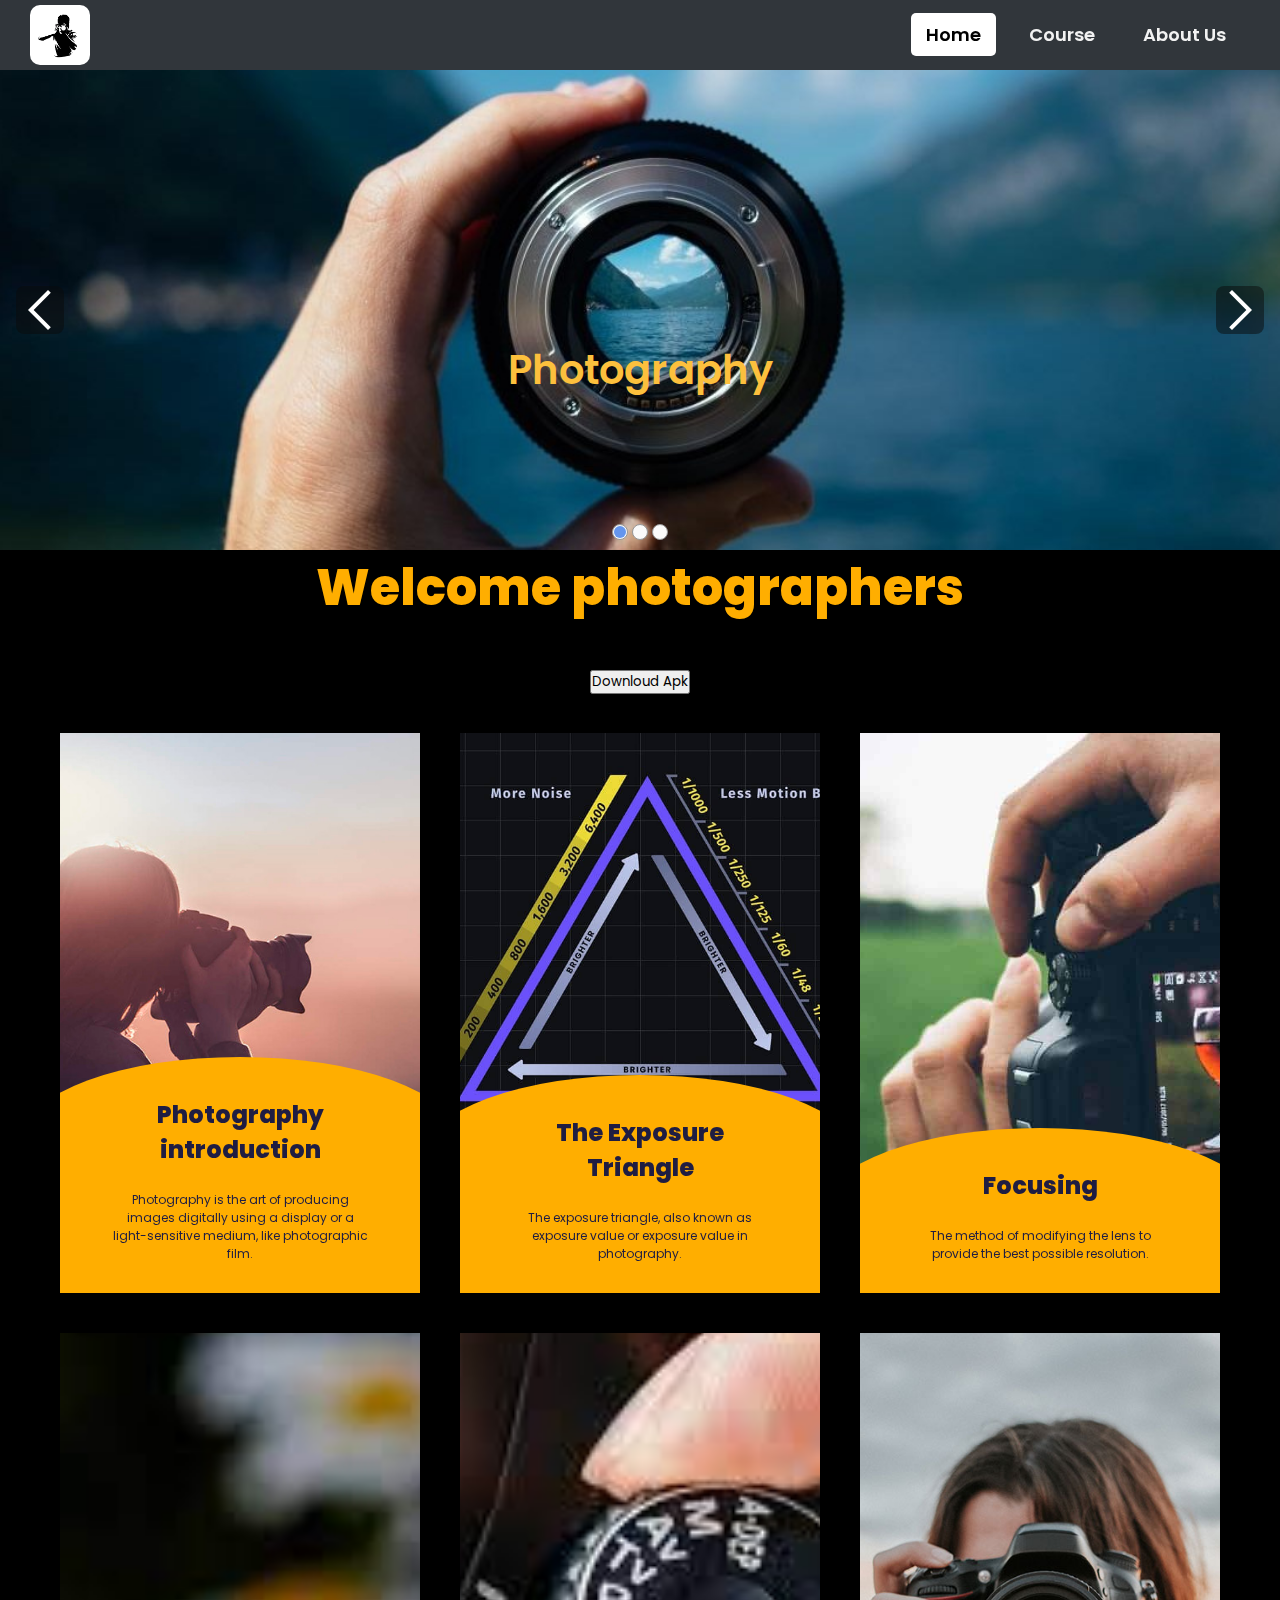
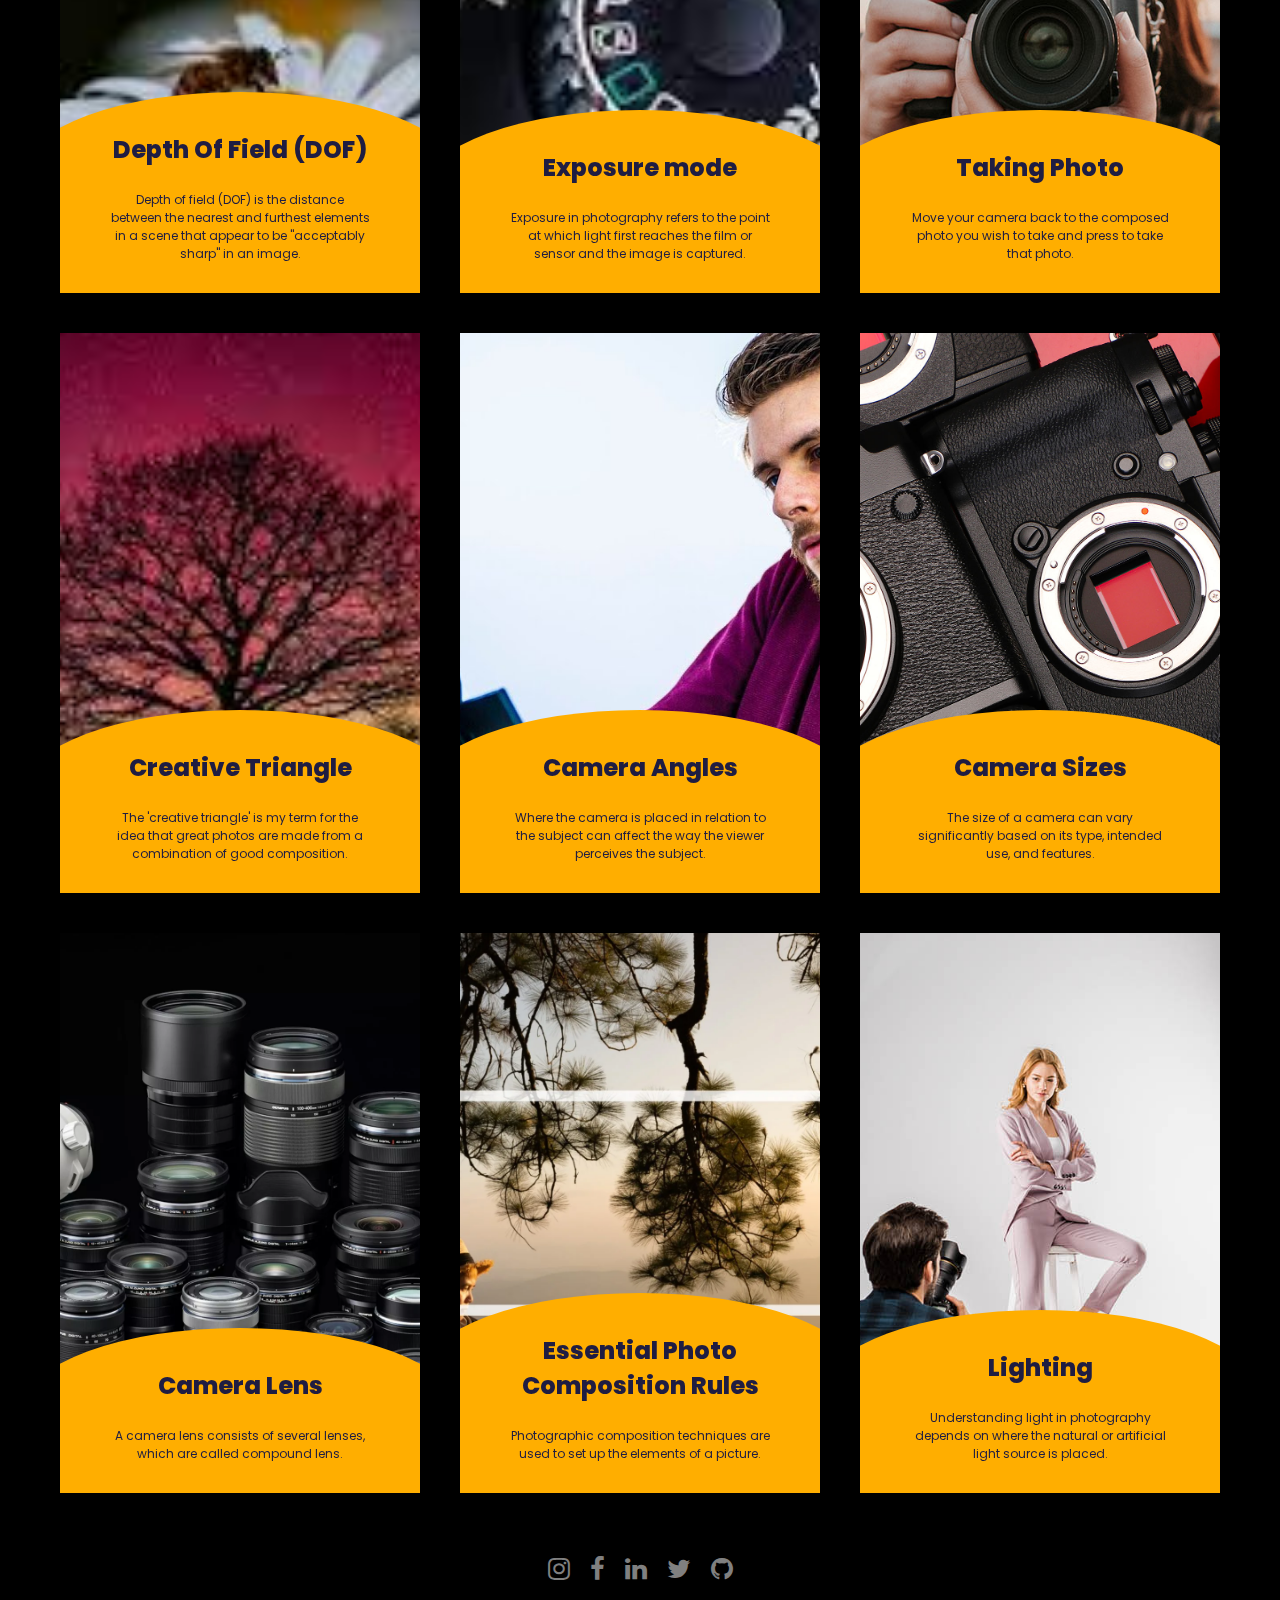
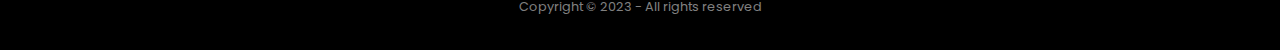
==== index.html @ a8723ae4 "Update index.html" ====
<!DOCTYPE html>
<html lang="en">
  <head>
    <meta charset="UTF-8" />
    <meta http-equiv="X-UA-Compatible" content="IE=edge" />
    <meta name="viewport" content="width=device-width, initial-scale=1.0" />
    <title>photographyhandbook</title>
    <link
      rel="stylesheet"
      href="https://cdnjs.cloudflare.com/ajax/libs/font-awesome/5.15.3/css/all.min.css"
    />
    <link
      rel="stylesheet"
      href="https://maxcdn.bootstrapcdn.com/font-awesome/4.5.0/css/font-awesome.min.css"
    />
    <link rel="stylesheet" href="./css/style.css" />
    <link rel="stylesheet" href="./css/carousel.css" />
    <link rel="stylesheet" href="./css/styleCard.css" />
    <link rel="shortcut icon" href="images1/appfav.ico"/>
  </head>
  <body>
    <!-- partial:index.partial.html photographyhandbook -->
    <nav>
      <div class="wrapper">
        <a href="./index.html">
          <div class="logo">
            <img src="./images/logo.png" alt="" />
          </div>
        </a>
        <input type="radio" name="slider" id="menu-btn" />
        <input type="radio" name="slider" id="close-btn" />
        <ul class="nav-links">
          <label for="close-btn" class="btn close-btn"
            ><i class="fas fa-times"></i
          ></label>
          <li class="active"><a href="./index.html">Home</a></li>
          <li><a href="./course.html">Course</a></li>
          <li><a href="./aboutus.html">About Us</a></li>
        </ul>
        <label for="menu-btn" class="btn menu-btn"
          ><i class="fas fa-bars"></i
        ></label>
      </div>
    </nav>

    <div class="carousel">
      <input
        type="radio"
        id="carousel-css-slide-1"
        name="carousel-css"
        value="slide-1"
        checked
      />
      <input
        type="radio"
        id="carousel-css-slide-2"
        name="carousel-css"
        value="slide-2"
      />
      <input
        type="radio"
        id="carousel-css-slide-3"
        name="carousel-css"
        value="slide-3"
      />

      <label for="carousel-css-slide-1" data-value="slide-1"></label>
      <label for="carousel-css-slide-2" data-value="slide-2"></label>
      <label for="carousel-css-slide-3" data-value="slide-3"></label>

      <div class="carousel-wrapper">
        <div class="carousel-slide">Photography</div>
        <div class="carousel-slide">Photography</div>
        <div class="carousel-slide">Photography</div>
      </div>
    </div>

    <h1>Welcome photographers</h1>
    <p class="text-center">
      You can get complete knowledge about photography here
    </p>
    <br>
<button>Downloud Apk</button>
    <br>
    <div class="row">
      <div class="card-hover">
        <div class="card-hover__content">
          <h3 class="card-hover__title">
            Photography <span>introduction</span>
          </h3>
          <p class="card-hover__text">
            Photography is the art of producing images digitally using a display
            or a light-sensitive medium, like photographic film.
          </p>
          <a href="./photography_intro.html" class="card-hover__link">
            <span>Learn How</span>
            <svg
              fill="none"
              viewBox="0 0 24 24"
              stroke-width="1.5"
              stroke="currentColor"
            >
              <path
                stroke-linecap="round"
                stroke-linejoin="round"
                d="M13.5 4.5L21 12m0 0l-7.5 7.5M21 12H3"
              />
            </svg>
          </a>
        </div>

        <img src="./img2/photographyintoduction.jpg" alt="" />
      </div>
      <div class="card-hover">
        <div class="card-hover__content">
          <h3 class="card-hover__title">The Exposure <span>Triangle</span></h3>
          <p class="card-hover__text">
            The exposure triangle, also known as exposure value or exposure
            value in photography.
          </p>
          <a href="./the_exposure_triangle.html" class="card-hover__link">
            <span>Learn How</span>
            <svg
              fill="none"
              viewBox="0 0 24 24"
              stroke-width="1.5"
              stroke="currentColor"
            >
              <path
                stroke-linecap="round"
                stroke-linejoin="round"
                d="M13.5 4.5L21 12m0 0l-7.5 7.5M21 12H3"
              />
            </svg>
          </a>
        </div>

        <img src="./img2/TheExposureTriangle.jpg" alt="" />
      </div>

      <div class="card-hover">
        <div class="card-hover__content">
          <h3 class="card-hover__title">Focusing</h3>
          <p class="card-hover__text">
            The method of modifying the lens to provide the best possible
            resolution.
          </p>
          <a href="./focusing.html" class="card-hover__link">
            <span>Learn How</span>
            <svg
              fill="none"
              viewBox="0 0 24 24"
              stroke-width="1.5"
              stroke="currentColor"
            >
              <path
                stroke-linecap="round"
                stroke-linejoin="round"
                d="M13.5 4.5L21 12m0 0l-7.5 7.5M21 12H3"
              />
            </svg>
          </a>
        </div>

        <img src="./img2/Focusing.jpg" alt="alt" />
      </div>
    </div>
    <!-- partial -->
    <div class="row">
      <div class="card-hover">
        <div class="card-hover__content">
          <h3 class="card-hover__title">Depth Of Field <span>(DOF)</span></h3>
          <p class="card-hover__text">
            Depth of field (DOF) is the distance between the nearest and
            furthest elements in a scene that appear to be "acceptably sharp" in
            an image.
          </p>
          <a href="./dof.html" class="card-hover__link">
            <span>Learn How</span>
            <svg
              fill="none"
              viewBox="0 0 24 24"
              stroke-width="1.5"
              stroke="currentColor"
            >
              <path
                stroke-linecap="round"
                stroke-linejoin="round"
                d="M13.5 4.5L21 12m0 0l-7.5 7.5M21 12H3"
              />
            </svg>
          </a>
        </div>

        <img src="./img2/DepthOfField.jpeg" alt="" />
      </div>
      <div class="card-hover">
        <div class="card-hover__content">
          <h3 class="card-hover__title">Exposure <span>mode</span></h3>
          <p class="card-hover__text">
            Exposure in photography refers to the point at which light first
            reaches the film or sensor and the image is captured.
          </p>
          <a href="./exposure_mode.html" class="card-hover__link">
            <span>Learn How</span>
            <svg
              fill="none"
              viewBox="0 0 24 24"
              stroke-width="1.5"
              stroke="currentColor"
            >
              <path
                stroke-linecap="round"
                stroke-linejoin="round"
                d="M13.5 4.5L21 12m0 0l-7.5 7.5M21 12H3"
              />
            </svg>
          </a>
        </div>

        <img src="./img2/Exposuremode.jpeg" alt="" />
      </div>

      <div class="card-hover">
        <div class="card-hover__content">
          <h3 class="card-hover__title">Taking <span> Photo</span></h3>
          <p class="card-hover__text">
            Move your camera back to the composed photo you wish to take and
            press to take that photo.
          </p>
          <a href="./taking_photo.html" class="card-hover__link">
            <span>Learn How</span>
            <svg
              fill="none"
              viewBox="0 0 24 24"
              stroke-width="1.5"
              stroke="currentColor"
            >
              <path
                stroke-linecap="round"
                stroke-linejoin="round"
                d="M13.5 4.5L21 12m0 0l-7.5 7.5M21 12H3"
              />
            </svg>
          </a>
        </div>

        <img src="./img2/TakingPhoto.jpg" alt="alt" />
      </div>
    </div>

    <div class="row">
      <div class="card-hover">
        <div class="card-hover__content">
          <h3 class="card-hover__title">Creative <span> Triangle</span></h3>
          <p class="card-hover__text">
            The 'creative triangle' is my term for the idea that great photos
            are made from a combination of good composition.
          </p>
          <a href="./creative_triangle.html" class="card-hover__link">
            <span>Learn How</span>
            <svg
              fill="none"
              viewBox="0 0 24 24"
              stroke-width="1.5"
              stroke="currentColor"
            >
              <path
                stroke-linecap="round"
                stroke-linejoin="round"
                d="M13.5 4.5L21 12m0 0l-7.5 7.5M21 12H3"
              />
            </svg>
          </a>
        </div>

        <img src="./img2/CreativeTriangle.jpeg" alt="" />
      </div>
      <div class="card-hover">
        <div class="card-hover__content">
          <h3 class="card-hover__title">Camera<span> Angles</span></h3>
          <p class="card-hover__text">
            Where the camera is placed in relation to the subject can affect the
            way the viewer perceives the subject.
          </p>
          <a href="./camera_angles.html" class="card-hover__link">
            <span>Learn How</span>
            <svg
              fill="none"
              viewBox="0 0 24 24"
              stroke-width="1.5"
              stroke="currentColor"
            >
              <path
                stroke-linecap="round"
                stroke-linejoin="round"
                d="M13.5 4.5L21 12m0 0l-7.5 7.5M21 12H3"
              />
            </svg>
          </a>
        </div>

        <img src="./img2/CameraAngles.jpg" alt="" />
      </div>

      <div class="card-hover">
        <div class="card-hover__content">
          <h3 class="card-hover__title">Camera <span>Sizes</span></h3>
          <p class="card-hover__text">
            The size of a camera can vary significantly based on its type,
            intended use, and features.
          </p>
          <a href="./camera_sizes.html" class="card-hover__link">
            <span>Learn How</span>
            <svg
              fill="none"
              viewBox="0 0 24 24"
              stroke-width="1.5"
              stroke="currentColor"
            >
              <path
                stroke-linecap="round"
                stroke-linejoin="round"
                d="M13.5 4.5L21 12m0 0l-7.5 7.5M21 12H3"
              />
            </svg>
          </a>
        </div>

        <img src="./img2/CameraSizes.jpeg" alt="alt" />
      </div>
    </div>

    <div class="row">
      <div class="card-hover">
        <div class="card-hover__content">
          <h3 class="card-hover__title">Camera <span>Lens</span></h3>
          <p class="card-hover__text">
            A camera lens consists of several lenses, which are called compound
            lens.
          </p>
          <a href="./camera_lens.html" class="card-hover__link">
            <span>Learn How</span>
            <svg
              fill="none"
              viewBox="0 0 24 24"
              stroke-width="1.5"
              stroke="currentColor"
            >
              <path
                stroke-linecap="round"
                stroke-linejoin="round"
                d="M13.5 4.5L21 12m0 0l-7.5 7.5M21 12H3"
              />
            </svg>
          </a>
        </div>

        <img src="./img2/CameraLens.webp" alt="" />
      </div>
      <div class="card-hover">
        <div class="card-hover__content">
          <h3 class="card-hover__title">
            Essential <span> Photo Composition</span> Rules
          </h3>
          <p class="card-hover__text">
            Photographic composition techniques are used to set up the elements
            of a picture.
          </p>
          <a href="./photography_rules.html" class="card-hover__link">
            <span>Learn How</span>
            <svg
              fill="none"
              viewBox="0 0 24 24"
              stroke-width="1.5"
              stroke="currentColor"
            >
              <path
                stroke-linecap="round"
                stroke-linejoin="round"
                d="M13.5 4.5L21 12m0 0l-7.5 7.5M21 12H3"
              />
            </svg>
          </a>
        </div>

        <img src="./img2/EssentialPhotoCompositionRules!.webp" alt="" />
      </div>

      <div class="card-hover">
        <div class="card-hover__content">
          <h3 class="card-hover__title">Lighting</h3>
          <p class="card-hover__text">
            Understanding light in photography depends on where the natural or
            artificial light source is placed.
          </p>
          <a href="./lighting.html" class="card-hover__link">
            <span>Learn How</span>
            <svg
              fill="none"
              viewBox="0 0 24 24"
              stroke-width="1.5"
              stroke="currentColor"
            >
              <path
                stroke-linecap="round"
                stroke-linejoin="round"
                d="M13.5 4.5L21 12m0 0l-7.5 7.5M21 12H3"
              />
            </svg>
          </a>
        </div>

        <img src="./img2/Lighting.jpg" alt="alt" />
      </div>
    </div>

    <footer>
      <div class="footer">
        <div class="row">
          <a target="_blank" href="https://instagram.com/dissanayakabanuka?igshid=OGY3MTU3OGY1Mw==">
            <i class="fa fa-instagram"></i>
          </a>
          <a target="_blank" href="https://m.facebook.com/profile.php?id=100077120863384">
            <i class="fa fa-facebook"></i>
          </a>
          <a target="_blank" href="https://www.linkedin.com/mwlite/in/banuka-dissanayaka-a28b59255">
            <i class="fa fa-linkedin"></i>
          </a>
          <a target="_blank" href="https://twitter.com/banukadissanay1">
            <i class="fa fa-twitter"></i>
          </a>
          <a target="_blank" href="https://github.com/Banuk2001">
            <i class="fa fa-github"></i>
          </a>
        </div>

        <div class="row">
          Copyright © 2023 - All rights reserved
        </div>
      </div>
    </footer>

    <script>
      /* // Function to simulate a click event on a radio button
      function simulateRadioClick(value) {
        const radioInput = document.querySelector(
          `input[name="carousel-css"][value="${value}"]`
        );
        radioInput.checked = true;
        const event = new Event("change", { bubbles: true });
        radioInput.dispatchEvent(event);
      }

      // Function to auto change the radio buttons with a delay
      function autoChangeCarousel() {
        let currentIndex = 1;
        const totalSlides = 20; // Change this to the total number of slides

        const interval = setInterval(() => {
          if (currentIndex === totalSlides) {
            clearInterval(interval);
            return;
          }

          simulateRadioClick(`slide-${currentIndex}`);
          currentIndex++;
        }, 1500); // Change the delay (in milliseconds) between transitions
      }

      // Call the autoChangeCarousel function to start the automatic carousel
      autoChangeCarousel(); */
      function autoCarousel() {
        const radioButtons = document.querySelectorAll(
          'input[name="carousel-css"]'
        );
        let currentIndex = 0;

        setInterval(() => {
          // Uncheck the current radio button
          radioButtons[currentIndex].checked = false;

          // Calculate the next index, looping back to the start if needed
          currentIndex = (currentIndex + 1) % radioButtons.length;

          // Check the next radio button
          radioButtons[currentIndex].checked = true;
        }, 2500); // Change slides every 3 seconds (adjust as needed)
      }

      // Start the auto carousel when the page loads
      window.addEventListener("load", autoCarousel);
    </script>
  </body>
</html>
---- css/style.css ----
@import url("https://fonts.googleapis.com/css2?family=Poppins:wght@200;300;400;500;600;700&display=swap");
* {
  margin: 0;
  padding: 0;
  box-sizing: border-box;
  font-family: "Poppins", sans-serif;
}
html,
body {
  display: flex;
  flex-direction: column;
  justify-content: center;
  align-items: center;
  width: 100%;
  height: auto;
  overflow-x: hidden;
}
nav {
  position: fixed;
  z-index: 99;
  width: 100%;
  top: 0;
  background: #31363b;
}
nav .wrapper {
  position: relative;
  max-width: 1300px;
  padding: 0px 30px;
  height: 70px;
  line-height: 70px;
  margin: auto;
  display: flex;
  align-items: center;
  justify-content: space-between;
}
.wrapper .logo {
  display: flex;
  flex-direction: column;
  justify-content: center;
  align-items: center;
}
.wrapper .logo img {
  width: 60px;
  height: 60px;
  border-radius: 10px;
  background: #fff;
  font-size: 30px;
  font-weight: 600;
  text-decoration: none;
}
.wrapper .nav-links {
  display: inline-flex;
}
.nav-links li {
  list-style: none;
}
.nav-links li a {
  color: #f2f2f2;
  text-decoration: none;
  margin: 9px;
  font-size: 18px;
  font-weight: 600;
  padding: 9px 15px;
  border-radius: 5px;
  transition: all 0.3s ease;
}
.nav-links li a:hover {
  background: #ffffff;
  color: #000;
}
.nav-links li.active a {
  background: #ffffff;
  color: #000;
}
.nav-links .mobile-item {
  display: none;
}
.nav-links .drop-menu {
  position: absolute;
  background: #242526;
  width: 180px;
  line-height: 45px;
  top: 85px;
  opacity: 0;
  visibility: hidden;
  box-shadow: 0 6px 10px rgba(0, 0, 0, 0.15);
}
.nav-links li:hover .drop-menu,
.nav-links li:hover .mega-box {
  transition: all 0.3s ease;
  top: 70px;
  opacity: 1;
  visibility: visible;
}
.drop-menu li a {
  width: 100%;
  display: block;
  padding: 0 0 0 15px;
  font-weight: 400;
  border-radius: 0px;
}
.mega-box {
  position: absolute;
  left: 0;
  width: 100%;
  padding: 0 30px;
  top: 85px;
  opacity: 0;
  visibility: hidden;
}
.mega-box .content {
  background: #242526;
  padding: 25px 20px;
  display: flex;
  width: 100%;
  justify-content: space-between;
  box-shadow: 0 6px 10px rgba(0, 0, 0, 0.15);
}
.mega-box .content .row {
  width: calc(25% - 30px);
  line-height: 45px;
}
.content .row img {
  width: 100%;
  height: 100%;
  object-fit: cover;
}
.content .row header {
  color: #f2f2f2;
  font-size: 20px;
  font-weight: 500;
}
.content .row .mega-links {
  margin-left: -40px;
  border-left: 1px solid rgba(255, 255, 255, 0.09);
}
.row .mega-links li {
  padding: 0 20px;
}
.row .mega-links li a {
  padding: 0px;
  padding: 0 20px;
  color: #d9d9d9;
  font-size: 17px;
  display: block;
}
.row .mega-links li a:hover {
  color: #f2f2f2;
}
.wrapper .btn {
  color: #fff;
  font-size: 20px;
  cursor: pointer;
  display: none;
}
.wrapper .btn.close-btn {
  position: absolute;
  right: 30px;
  top: 10px;
}

@media screen and (max-width: 970px) {
  .wrapper .btn {
    display: block;
  }
  .wrapper .nav-links {
    position: fixed;
    height: 100vh;
    width: 100%;
    max-width: 350px;
    top: 0;
    left: -100%;
    background: #242526;
    display: block;
    padding: 50px 10px;
    line-height: 50px;
    overflow-y: auto;
    box-shadow: 0px 15px 15px rgba(0, 0, 0, 0.18);
    transition: all 0.3s ease;
  }
  /* custom scroll bar */
  ::-webkit-scrollbar {
    width: 10px;
  }
  ::-webkit-scrollbar-track {
    background: #242526;
  }
  ::-webkit-scrollbar-thumb {
    background: #3a3b3c;
  }
  #menu-btn:checked ~ .nav-links {
    left: 0%;
  }
  #menu-btn:checked ~ .btn.menu-btn {
    display: none;
  }
  #close-btn:checked ~ .btn.menu-btn {
    display: block;
  }
  .nav-links li {
    margin: 15px 10px;
  }
  .nav-links li a {
    padding: 0 20px;
    display: block;
    font-size: 20px;
  }
  .nav-links .drop-menu {
    position: static;
    opacity: 1;
    top: 65px;
    visibility: visible;
    padding-left: 20px;
    width: 100%;
    max-height: 0px;
    overflow: hidden;
    box-shadow: none;
    transition: all 0.3s ease;
  }
  #showDrop:checked ~ .drop-menu,
  #showMega:checked ~ .mega-box {
    max-height: 100%;
  }
  .nav-links .desktop-item {
    display: none;
  }
  .nav-links .mobile-item {
    display: block;
    color: #f2f2f2;
    font-size: 20px;
    font-weight: 500;
    padding-left: 20px;
    cursor: pointer;
    border-radius: 5px;
    transition: all 0.3s ease;
  }
  .nav-links .mobile-item:hover {
    background: #3a3b3c;
  }
  .drop-menu li {
    margin: 0;
  }
  .drop-menu li a {
    border-radius: 5px;
    font-size: 18px;
  }
  .mega-box {
    position: static;
    top: 65px;
    opacity: 1;
    visibility: visible;
    padding: 0 20px;
    max-height: 0px;
    overflow: hidden;
    transition: all 0.3s ease;
  }
  .mega-box .content {
    box-shadow: none;
    flex-direction: column;
    padding: 20px 20px 0 20px;
  }
  .mega-box .content .row {
    width: 100%;
    margin-bottom: 15px;
    border-top: 1px solid rgba(255, 255, 255, 0.08);
  }
  .mega-box .content .row:nth-child(1),
  .mega-box .content .row:nth-child(2) {
    border-top: 0px;
  }
  .content .row .mega-links {
    border-left: 0px;
    padding-left: 15px;
  }
  .row .mega-links li {
    margin: 0;
  }
  .content .row header {
    font-size: 19px;
  }
}
nav input {
  display: none;
}

.body-text {
  position: absolute;
  top: 50%;
  left: 50%;
  transform: translate(-50%, -50%);
  width: 100%;
  text-align: center;
  padding: 0 30px;
}
.body-text div {
  font-size: 45px;
  font-weight: 600;
}
h1 {
  font-size: 50px;
  color: #ffae00;
}

.footer {
  background: #000;
  padding: 30px 0px;
  font-family: "Play", sans-serif;
  text-align: center;
}

.footer .row {
  width: 100%;
  margin: 1% 0%;
  padding: 0.6% 0%;
  color: gray;
  font-size: 0.8em;
}

.footer .row a {
  text-decoration: none;
  color: gray;
  transition: 0.5s;
  padding: 10px;
}

.footer .row a:hover {
  color: #fff;
}

.footer .row ul {
  width: 100%;
}

.footer .row ul li {
  display: inline-block;
  margin: 0px 30px;
}

.footer .row a i {
  font-size: 2em;
  margin: 0% 1%;
}

@media (max-width: 720px) {
  .footer {
    text-align: left;
    padding: 5%;
  }
  .footer .row ul li {
    display: block;
    margin: 10px 0px;
    text-align: left;
  }
  .footer .row a i {
    margin: 0% 3%;
  }
}
---- css/carousel.css ----
.carousel {
  margin-top: 70px;
  position: relative;
  display: flex;
  justify-content: center;
  align-items: center;
  width: 80rem;
  height: 30rem;
}

.carousel-slide:nth-child(1) {
  background-image: url("https://banuk2001.github.io/photographyhandbook/images1/camera_lense_0.jpeg");
  height: 600px;
  background-position: center;
  background-repeat: no-repeat;
  background-size: cover;
}

.carousel-slide:nth-child(2) {
  background-image: url("https://banuk2001.github.io/photographyhandbook/images1/phot style.jpg");
  height: 600px;
  background-position: center;
  background-repeat: no-repeat;
  background-size: cover;
}

.carousel-slide:nth-child(3) {
  background-image: url("https://banuk2001.github.io/photographyhandbook/img2/caroser3.jpeg");
  height: 600px;
  background-position: center;
  background-repeat: no-repeat;
  background-size: cover;
}

.carousel {
  position: relative;
  display: flex;
  justify-content: center;
  align-items: end;
  min-height: 15rem;
  padding: 0.5rem;
}

.carousel * {
  margin: 0;
  padding: 0;
}

.carousel-wrapper {
  height: 100%;
  width: 100%;
  position: absolute;
  overflow: hidden;
  top: 0;
  left: 0;
}

.carousel-slide {
  display: none;
  justify-content: center;
  align-items: center;
  text-align: center;
  width: 100%;
  height: 100%;
  font-size: 40px;
  font-weight: 600;
  position: absolute;
  top: 0;
  left: 0;
  z-index: 0;
  color: #fcc03d;
  transform: translate(100%, 0);
  opacity: 0;
}

input[name="carousel-css"] {
  -webkit-appearance: none;
  appearance: none;
  margin: 0;

  border: 1px solid rgb(150, 150, 150);
  background-color: rgb(250, 250, 250);

  width: 1rem;
  height: 1rem;

  cursor: pointer;
  border-radius: 50%;

  display: inline-flex;
  justify-content: center;
  align-items: center;

  position: relative;
  z-index: 3;

  margin: 0.125rem;
}

input[name="carousel-css"]:checked {
  display: inline-flex;
}

input[name="carousel-css"]:checked::before {
  content: "";
  background-color: #6495ed;
  border-radius: 50%;
  width: calc(100% - 2px);
  height: calc(100% - 2px);
}

/* Hide unnecessary radio buttons */

input[name="carousel-css"][value="slide-20"]:checked
  ~ .carousel-wrapper
  .carousel-slide:nth-child(19),
input[name="carousel-css"][value="slide-19"]:checked
  ~ .carousel-wrapper
  .carousel-slide:nth-child(18),
input[name="carousel-css"][value="slide-18"]:checked
  ~ .carousel-wrapper
  .carousel-slide:nth-child(17),
input[name="carousel-css"][value="slide-17"]:checked
  ~ .carousel-wrapper
  .carousel-slide:nth-child(16),
input[name="carousel-css"][value="slide-16"]:checked
  ~ .carousel-wrapper
  .carousel-slide:nth-child(15),
input[name="carousel-css"][value="slide-15"]:checked
  ~ .carousel-wrapper
  .carousel-slide:nth-child(14),
input[name="carousel-css"][value="slide-14"]:checked
  ~ .carousel-wrapper
  .carousel-slide:nth-child(13),
input[name="carousel-css"][value="slide-13"]:checked
  ~ .carousel-wrapper
  .carousel-slide:nth-child(12),
input[name="carousel-css"][value="slide-12"]:checked
  ~ .carousel-wrapper
  .carousel-slide:nth-child(11),
input[name="carousel-css"][value="slide-11"]:checked
  ~ .carousel-wrapper
  .carousel-slide:nth-child(10),
input[name="carousel-css"][value="slide-10"]:checked
  ~ .carousel-wrapper
  .carousel-slide:nth-child(9),
input[name="carousel-css"][value="slide-9"]:checked
  ~ .carousel-wrapper
  .carousel-slide:nth-child(8),
input[name="carousel-css"][value="slide-8"]:checked
  ~ .carousel-wrapper
  .carousel-slide:nth-child(7),
input[name="carousel-css"][value="slide-7"]:checked
  ~ .carousel-wrapper
  .carousel-slide:nth-child(6),
input[name="carousel-css"][value="slide-6"]:checked
  ~ .carousel-wrapper
  .carousel-slide:nth-child(5),
input[name="carousel-css"][value="slide-5"]:checked
  ~ .carousel-wrapper
  .carousel-slide:nth-child(4),
input[name="carousel-css"][value="slide-4"]:checked
  ~ .carousel-wrapper
  .carousel-slide:nth-child(3),
input[name="carousel-css"][value="slide-3"]:checked
  ~ .carousel-wrapper
  .carousel-slide:nth-child(2),
input[name="carousel-css"][value="slide-2"]:checked
  ~ .carousel-wrapper
  .carousel-slide:nth-child(1),
input[name="carousel-css"][value="slide-1"]:checked
  ~ .carousel-wrapper
  .carousel-slide:last-of-type {
  display: flex;
  opacity: 1;
  transform: translate(-100%, 0);
  transition: 0.5s transform, 0.1s z-index 0.4s;
}

input[name="carousel-css"][value="slide-1"]:checked
  ~ .carousel-wrapper
  .carousel-slide:nth-child(2),
input[name="carousel-css"][value="slide-2"]:checked
  ~ .carousel-wrapper
  .carousel-slide:nth-child(3),
input[name="carousel-css"][value="slide-3"]:checked
  ~ .carousel-wrapper
  .carousel-slide:nth-child(4),
input[name="carousel-css"][value="slide-4"]:checked
  ~ .carousel-wrapper
  .carousel-slide:nth-child(5),
input[name="carousel-css"][value="slide-5"]:checked
  ~ .carousel-wrapper
  .carousel-slide:nth-child(6),
input[name="carousel-css"][value="slide-6"]:checked
  ~ .carousel-wrapper
  .carousel-slide:nth-child(7),
input[name="carousel-css"][value="slide-7"]:checked
  ~ .carousel-wrapper
  .carousel-slide:nth-child(8),
input[name="carousel-css"][value="slide-8"]:checked
  ~ .carousel-wrapper
  .carousel-slide:nth-child(9),
input[name="carousel-css"][value="slide-9"]:checked
  ~ .carousel-wrapper
  .carousel-slide:nth-child(10),
input[name="carousel-css"][value="slide-10"]:checked
  ~ .carousel-wrapper
  .carousel-slide:nth-child(11),
input[name="carousel-css"][value="slide-11"]:checked
  ~ .carousel-wrapper
  .carousel-slide:nth-child(12),
input[name="carousel-css"][value="slide-12"]:checked
  ~ .carousel-wrapper
  .carousel-slide:nth-child(13),
input[name="carousel-css"][value="slide-13"]:checked
  ~ .carousel-wrapper
  .carousel-slide:nth-child(14),
input[name="carousel-css"][value="slide-14"]:checked
  ~ .carousel-wrapper
  .carousel-slide:nth-child(15),
input[name="carousel-css"][value="slide-15"]:checked
  ~ .carousel-wrapper
  .carousel-slide:nth-child(16),
input[name="carousel-css"][value="slide-16"]:checked
  ~ .carousel-wrapper
  .carousel-slide:nth-child(17),
input[name="carousel-css"][value="slide-17"]:checked
  ~ .carousel-wrapper
  .carousel-slide:nth-child(18),
input[name="carousel-css"][value="slide-18"]:checked
  ~ .carousel-wrapper
  .carousel-slide:nth-child(19),
input[name="carousel-css"][value="slide-19"]:checked
  ~ .carousel-wrapper
  .carousel-slide:nth-child(20),
input[name="carousel-css"]:last-of-type:checked
  ~ .carousel-wrapper
  .carousel-slide:nth-child(1) {
  display: flex;
  opacity: 1;
  transform: translate(100%, 0);
  transition: 0.5s transform, 0.1s z-index 0.4s;
}

/* Actions from the radio buttons */

input[name="carousel-css"][value="slide-1"]:checked
  ~ .carousel-wrapper
  .carousel-slide:nth-child(1),
input[name="carousel-css"][value="slide-2"]:checked
  ~ .carousel-wrapper
  .carousel-slide:nth-child(2),
input[name="carousel-css"][value="slide-3"]:checked
  ~ .carousel-wrapper
  .carousel-slide:nth-child(3),
input[name="carousel-css"][value="slide-4"]:checked
  ~ .carousel-wrapper
  .carousel-slide:nth-child(4),
input[name="carousel-css"][value="slide-5"]:checked
  ~ .carousel-wrapper
  .carousel-slide:nth-child(5),
input[name="carousel-css"][value="slide-6"]:checked
  ~ .carousel-wrapper
  .carousel-slide:nth-child(6),
input[name="carousel-css"][value="slide-7"]:checked
  ~ .carousel-wrapper
  .carousel-slide:nth-child(7),
input[name="carousel-css"][value="slide-8"]:checked
  ~ .carousel-wrapper
  .carousel-slide:nth-child(8),
input[name="carousel-css"][value="slide-9"]:checked
  ~ .carousel-wrapper
  .carousel-slide:nth-child(9),
input[name="carousel-css"][value="slide-10"]:checked
  ~ .carousel-wrapper
  .carousel-slide:nth-child(10),
input[name="carousel-css"][value="slide-11"]:checked
  ~ .carousel-wrapper
  .carousel-slide:nth-child(11),
input[name="carousel-css"][value="slide-12"]:checked
  ~ .carousel-wrapper
  .carousel-slide:nth-child(12),
input[name="carousel-css"][value="slide-13"]:checked
  ~ .carousel-wrapper
  .carousel-slide:nth-child(13),
input[name="carousel-css"][value="slide-14"]:checked
  ~ .carousel-wrapper
  .carousel-slide:nth-child(14),
input[name="carousel-css"][value="slide-15"]:checked
  ~ .carousel-wrapper
  .carousel-slide:nth-child(15),
input[name="carousel-css"][value="slide-16"]:checked
  ~ .carousel-wrapper
  .carousel-slide:nth-child(16),
input[name="carousel-css"][value="slide-17"]:checked
  ~ .carousel-wrapper
  .carousel-slide:nth-child(17),
input[name="carousel-css"][value="slide-18"]:checked
  ~ .carousel-wrapper
  .carousel-slide:nth-child(18),
input[name="carousel-css"][value="slide-19"]:checked
  ~ .carousel-wrapper
  .carousel-slide:nth-child(19),
input[name="carousel-css"][value="slide-20"]:checked
  ~ .carousel-wrapper
  .carousel-slide:nth-child(20) {
  display: flex;
  transition: 0.5s transform;
  transform: translate(0, 0);
  opacity: 1;
  z-index: 2;
}

/* Next and prev buttons */

.carousel label[data-value|="slide"] {
  width: 0 !important;
  height: 0 !important;
}

.carousel label[data-value|="slide"]::before,
.carousel label[data-value|="slide"]::after {
  content: "";
  display: none;
  position: absolute;
  z-index: 3;

  width: 3rem;
  height: 3rem;

  background-color: rgba(10, 10, 10, 0.5);
  border-radius: 0.5rem;
  opacity: 1;

  cursor: pointer;

  top: 0;
  bottom: 0;
  margin: auto 0;

  background-image: url("[data-uri]");
}

.carousel label[data-value|="slide"]::after {
  transform: rotate(180deg);
}

.carousel label[data-value|="slide"]::before:hover,
.carousel label[data-value|="slide"]::before:after {
  background-color: rgba(10, 10, 10, 0.8);
}

input[name="carousel-css"][value="slide-1"]:checked
  ~ label[data-value|="slide"]:last-of-type::before,
input[name="carousel-css"][value="slide-2"]:checked
  ~ label[data-value="slide-1"]::before,
input[name="carousel-css"][value="slide-3"]:checked
  ~ label[data-value="slide-2"]::before,
input[name="carousel-css"][value="slide-4"]:checked
  ~ label[data-value="slide-3"]::before,
input[name="carousel-css"][value="slide-5"]:checked
  ~ label[data-value="slide-4"]::before,
input[name="carousel-css"][value="slide-6"]:checked
  ~ label[data-value="slide-5"]::before,
input[name="carousel-css"][value="slide-7"]:checked
  ~ label[data-value="slide-6"]::before,
input[name="carousel-css"][value="slide-8"]:checked
  ~ label[data-value="slide-7"]::before,
input[name="carousel-css"][value="slide-9"]:checked
  ~ label[data-value="slide-8"]::before,
input[name="carousel-css"][value="slide-10"]:checked
  ~ label[data-value="slide-9"]::before,
input[name="carousel-css"][value="slide-11"]:checked
  ~ label[data-value="slide-10"]::before,
input[name="carousel-css"][value="slide-12"]:checked
  ~ label[data-value="slide-11"]::before,
input[name="carousel-css"][value="slide-13"]:checked
  ~ label[data-value="slide-12"]::before,
input[name="carousel-css"][value="slide-14"]:checked
  ~ label[data-value="slide-13"]::before,
input[name="carousel-css"][value="slide-15"]:checked
  ~ label[data-value="slide-14"]::before,
input[name="carousel-css"][value="slide-16"]:checked
  ~ label[data-value="slide-15"]::before,
input[name="carousel-css"][value="slide-17"]:checked
  ~ label[data-value="slide-16"]::before,
input[name="carousel-css"][value="slide-18"]:checked
  ~ label[data-value="slide-17"]::before,
input[name="carousel-css"][value="slide-19"]:checked
  ~ label[data-value="slide-18"]::before,
input[name="carousel-css"][value="slide-20"]:checked
  ~ label[data-value="slide-19"]::before {
  display: inline-block;
  left: 1rem;
}

input[name="carousel-css"][value|="slide"]:last-of-type:checked
  ~ label[data-value="slide-1"]::after,
input[name="carousel-css"][value="slide-1"]:checked
  ~ label[data-value="slide-2"]::after,
input[name="carousel-css"][value="slide-2"]:checked
  ~ label[data-value="slide-3"]::after,
input[name="carousel-css"][value="slide-3"]:checked
  ~ label[data-value="slide-4"]::after,
input[name="carousel-css"][value="slide-4"]:checked
  ~ label[data-value="slide-5"]::after,
input[name="carousel-css"][value="slide-5"]:checked
  ~ label[data-value="slide-6"]::after,
input[name="carousel-css"][value="slide-6"]:checked
  ~ label[data-value="slide-7"]::after,
input[name="carousel-css"][value="slide-7"]:checked
  ~ label[data-value="slide-8"]::after,
input[name="carousel-css"][value="slide-8"]:checked
  ~ label[data-value="slide-9"]::after,
input[name="carousel-css"][value="slide-9"]:checked
  ~ label[data-value="slide-10"]::after,
input[name="carousel-css"][value="slide-10"]:checked
  ~ label[data-value="slide-11"]::after,
input[name="carousel-css"][value="slide-11"]:checked
  ~ label[data-value="slide-12"]::after,
input[name="carousel-css"][value="slide-12"]:checked
  ~ label[data-value="slide-13"]::after,
input[name="carousel-css"][value="slide-13"]:checked
  ~ label[data-value="slide-14"]::after,
input[name="carousel-css"][value="slide-14"]:checked
  ~ label[data-value="slide-15"]::after,
input[name="carousel-css"][value="slide-15"]:checked
  ~ label[data-value="slide-16"]::after,
input[name="carousel-css"][value="slide-16"]:checked
  ~ label[data-value="slide-17"]::after,
input[name="carousel-css"][value="slide-17"]:checked
  ~ label[data-value="slide-18"]::after,
input[name="carousel-css"][value="slide-18"]:checked
  ~ label[data-value="slide-19"]::after,
input[name="carousel-css"][value="slide-19"]:checked
  ~ label[data-value="slide-20"]::after {
  display: inline-block;
  right: 1rem;
}

/* Special functions for the carousel */

.carousel-no-bullets input[name="carousel-css"][value|="slide"] {
  display: none;
}

.carousel-non-selectable {
  -webkit-user-select: none;
  -moz-user-select: none;
  -ms-user-select: none;
  user-select: none;
}

@media only screen and (max-width: 1100px) {
  .carousel {
    width: 100%;
  }
}
---- css/styleCard.css ----
@import url("https://fonts.googleapis.com/css2?family=Fira+Sans:wght@300;400;600&display=swap");
html {
  box-sizing: border-box;
  font-size: 100%;
}

html,
body {
  height: auto;
}

*,
*:before,
*:after {
  box-sizing: inherit;
}

img {
  max-width: 100%;
  height: auto;
  object-fit: fill;
}

body {
  -webkit-text-size-adjust: 100%;
  font-variant-ligatures: none;
  text-rendering: optimizeLegibility;
  -moz-osx-font-smoothing: grayscale;
  -webkit-font-smoothing: antialiased;
  font-size: 100%;
  font-family: "Fira Sans", sans-serif;
  background: #000;
}

h1,
h2,
h3,
h4,
h5 {
  font-weight: 800;
  margin-top: 0;
  margin-bottom: 0;
}
h1.title {
  margin-top: 80px;
}
.row {
  display: flex;
  justify-content: center;
  align-items: center;
  margin: 0;
  padding: 0;
  width: 100%;
  height: auto;
  color: #1f1d42;
}
.col-lg-3 {
  display: flex;
  justify-content: center;
  align-items: center;
  width: 500px;
  height: 80%;
}
.card-hover {
  margin: 20px;
  padding: 10px;
  width: 360px;
  height: 560px;
  position: relative;
  overflow: hidden;
  box-shadow: 0 0 32px -10px rgba(0, 0, 0, 0.08);
}
.card-hover:has(.card-hover__link:hover) .card-hover__extra {
  transform: translateY(0);
  transition: transform 0.35s;
}
.card-hover:hover .card-hover__content {
  background-color: rgb(222, 232, 194);
  bottom: 100%;
  transform: translateY(100%);
  padding: 50px 60px;
  transition: all 0.35s cubic-bezier(0.1, 0.72, 0.4, 0.97);
}
.card-hover:hover .card-hover__link {
  opacity: 1;
  transform: translate(-50%, 0);
  transition: all 0.3s 0.35s cubic-bezier(0.1, 0.72, 0.4, 0.97);
}
.card-hover:hover img {
  transform: scale(1);
  transition: 0.35s 0.1s transform cubic-bezier(0.1, 0.72, 0.4, 0.97);
}
.card-hover__content {
  width: 100%;
  text-align: center;
  background-color: #ffae00;
  padding: 0 50px 30px;
  position: absolute;
  bottom: 0;
  left: 0;
  transform: translateY(0);
  transition: all 0.35s 0.35s cubic-bezier(0.1, 0.72, 0.4, 0.97);
  will-change: bottom, background-color, transform, padding;
  z-index: 1;
}
.card-hover__content::before,
.card-hover__content::after {
  content: "";
  width: 100%;
  height: 120px;
  background-color: inherit;
  position: absolute;
  left: 0;
  z-index: -1;
}
.card-hover__content::before {
  top: -80px;
  -webkit-clip-path: ellipse(60% 80px at bottom center);
  clip-path: ellipse(60% 80px at bottom center);
}
.card-hover__content::after {
  bottom: -80px;
  -webkit-clip-path: ellipse(60% 80px at top center);
  clip-path: ellipse(60% 80px at top center);
}
.card-hover__title {
  font-size: 1.5rem;
  margin-bottom: 1em;
}
.card-hover__title span {
  color: #1f1d42;
}
.card-hover__text {
  font-size: 0.75rem;
}
.card-hover__link {
  position: absolute;
  bottom: 1rem;
  left: 50%;
  transform: translate(-50%, 10%);
  display: flex;
  flex-wrap: wrap;
  align-items: center;
  text-decoration: none;
  color: #b80d0d;
  opacity: 0;
  padding: 10px;
  transition: all 0.35s;
}
.card-hover__link:hover svg {
  transform: translateX(4px);
}
.card-hover__link svg {
  width: 18px;
  margin-left: 4px;
  transition: transform 0.3s;
}
.card-hover__extra {
  height: 50%;
  position: absolute;
  display: flex;
  align-items: center;
  justify-content: center;
  flex-direction: column;
  width: 100%;
  font-size: 1.5rem;
  text-align: center;
  background-color: #86b971;
  padding: 80px;
  bottom: 0;
  z-index: 0;
  color: #dee8c2;
  transform: translateY(100%);
  will-change: transform;
  transition: transform 0.35s;
}
.card-hover__extra span {
  color: #2d7f0b;
}
.card-hover img {
  position: absolute;
  top: 0;
  left: 0;
  width: 100%;
  height: 100%;
  -o-object-fit: cover;
  object-fit: cover;
  -o-object-position: center;
  object-position: center;
  z-index: -1;
  transform: scale(1.2);
  transition: 0.35s 0.35s transform cubic-bezier(0.1, 0.72, 0.4, 0.97);
}
@media only screen and (max-width: 1100px) {
  .row {
    flex-direction: column;
  }
  h1,
  h2,
  h3,
  h4,
  h5 {
    text-align: center;
  }
  .text-center {
    padding: 10px;
    text-align: justify;
  }
  .card-hover {
    width: 450px;
  }
  .col-lg-3 {
    width: 90%;
  }
}
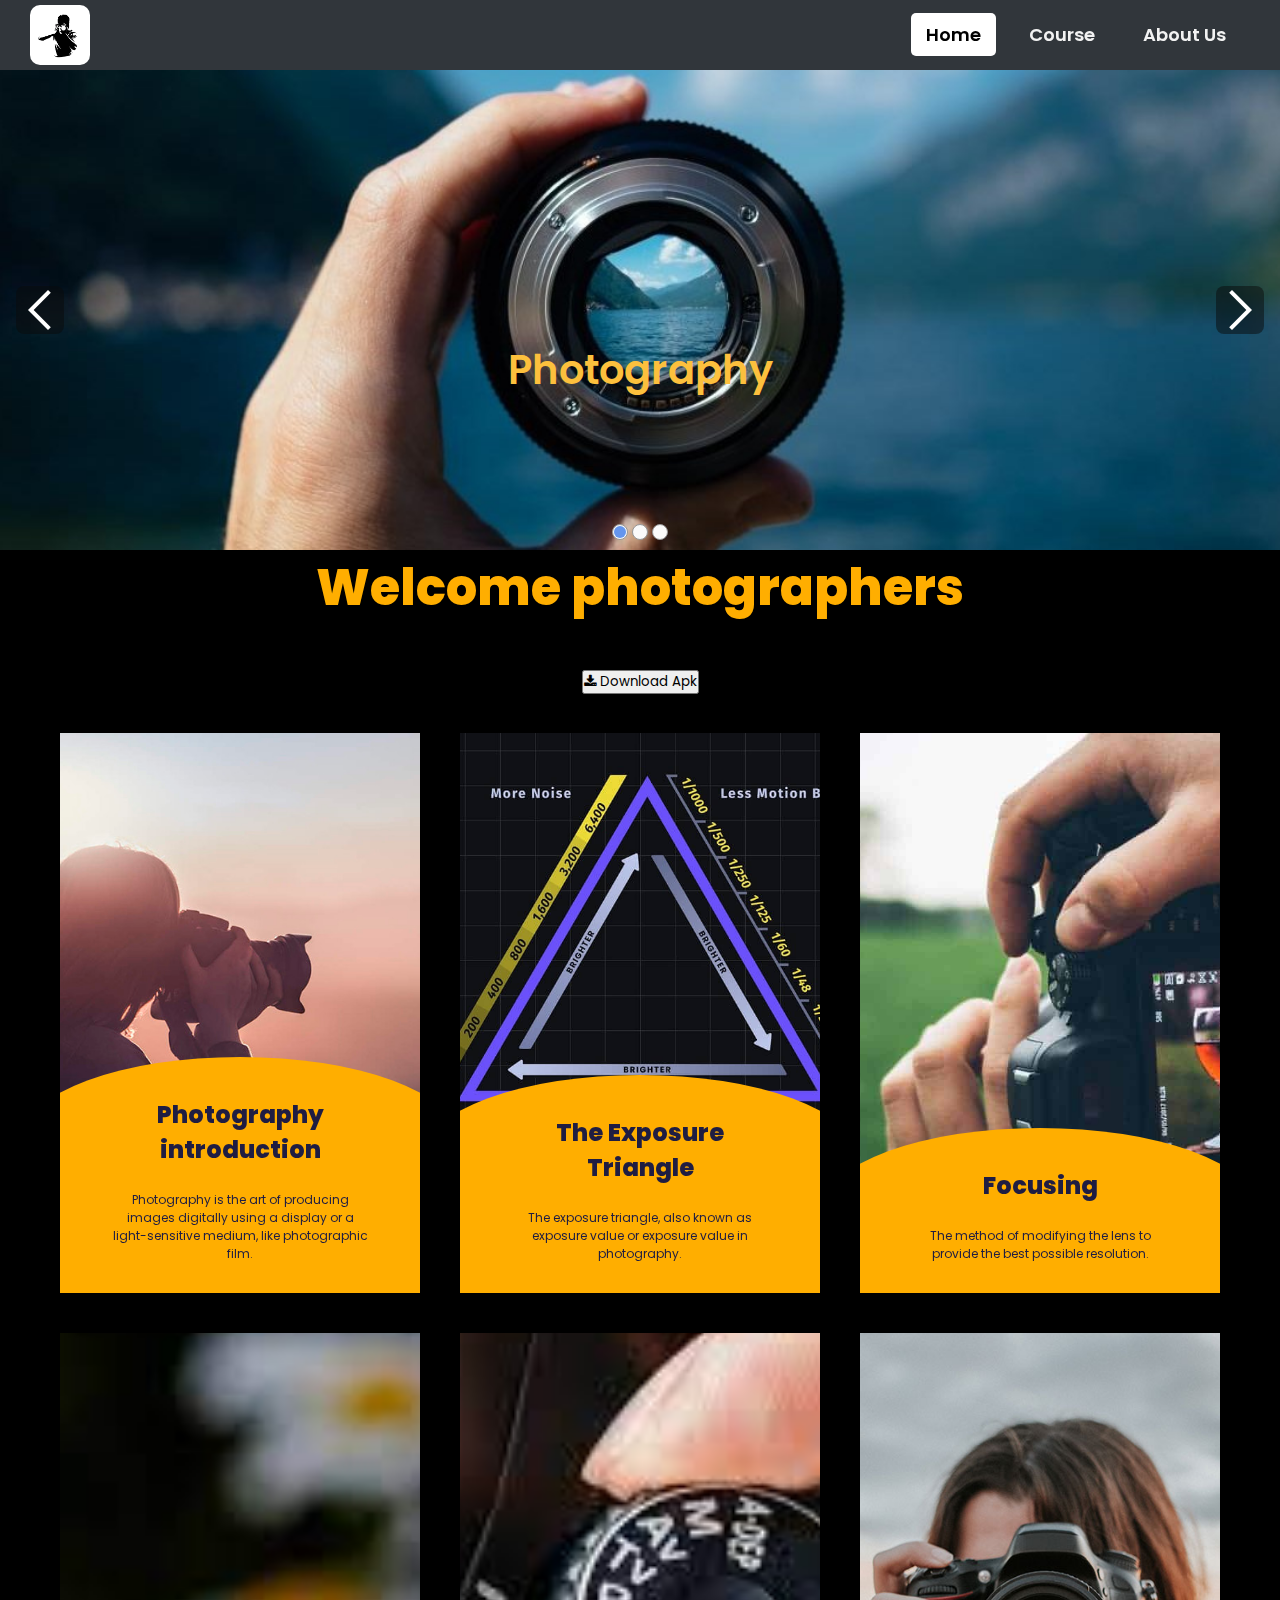
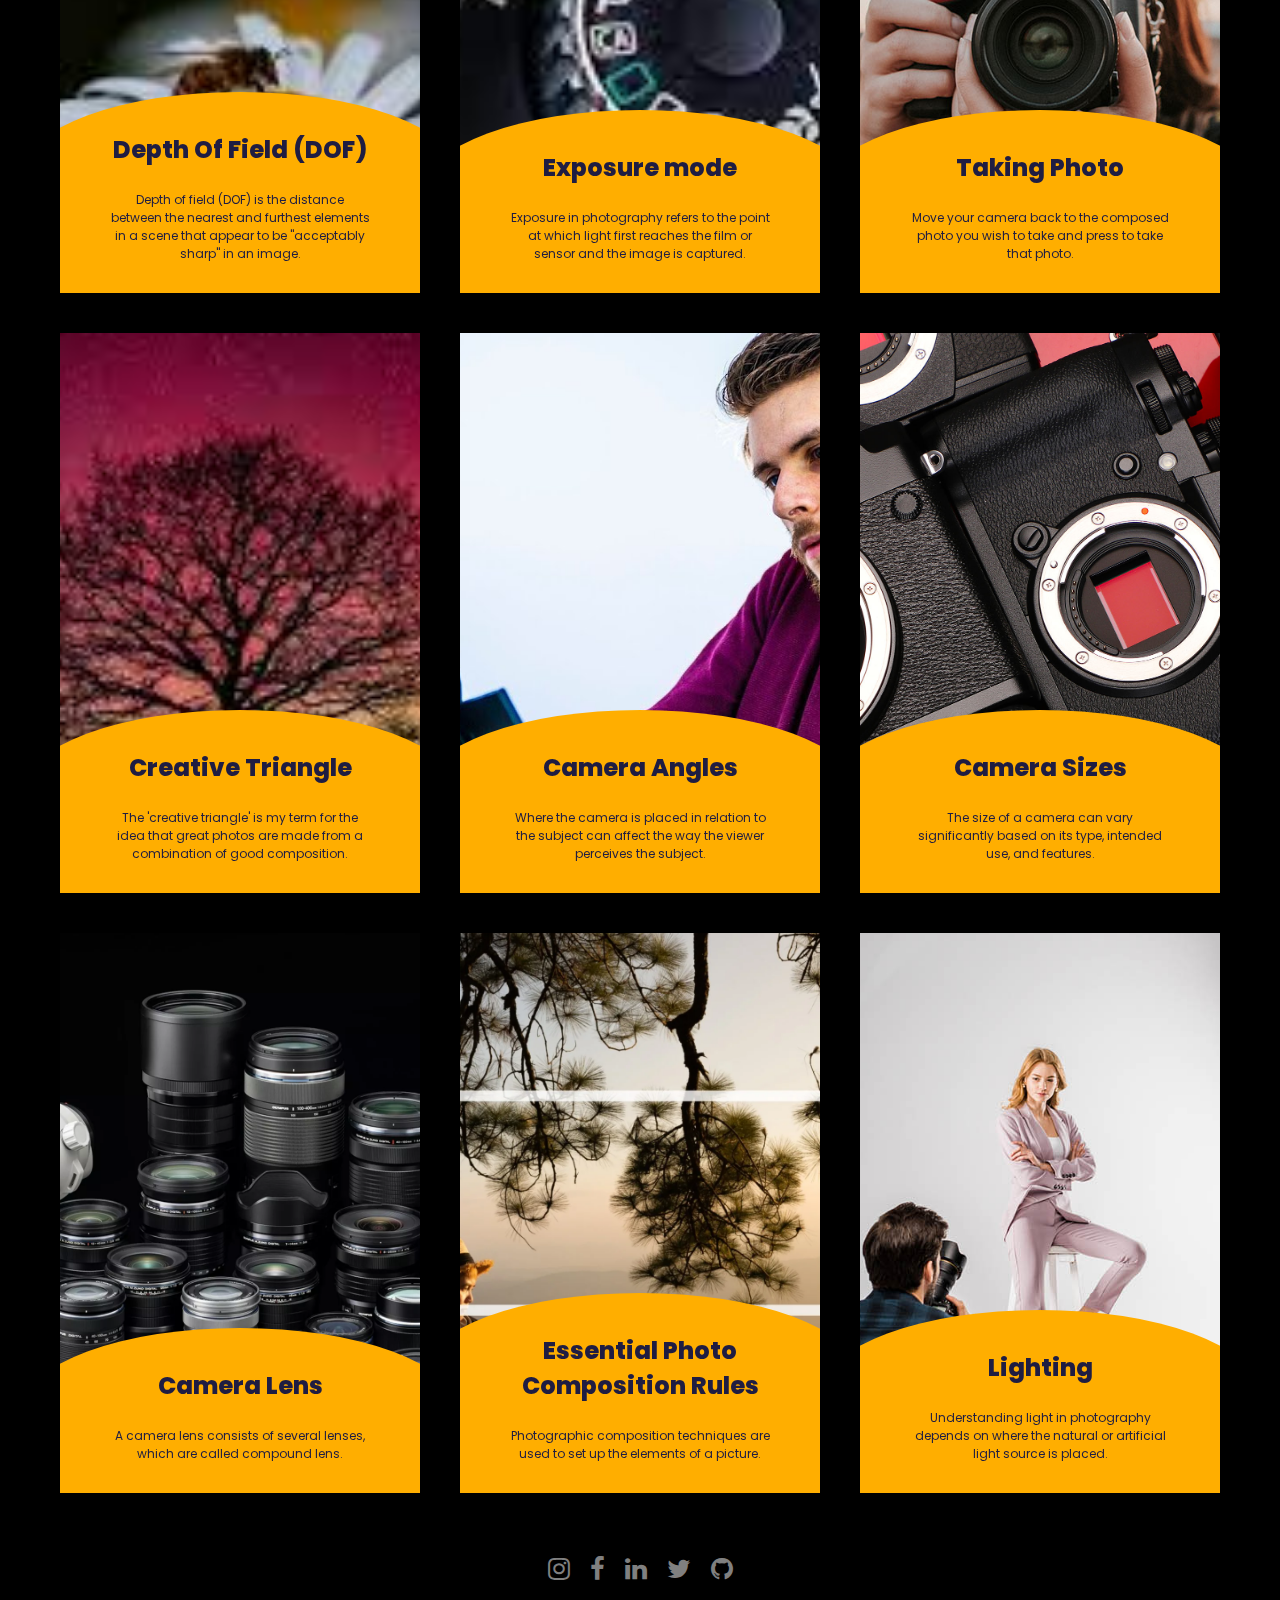
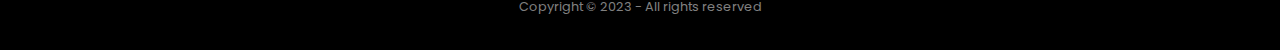
==== commit 681aacf4: "Update index.html" ====
--- a/index.html
+++ b/index.html
@@ -80,7 +80,7 @@
       You can get complete knowledge about photography here
     </p>
     <br>
-<button>Downloud Apk</button>
+<button class="btn"><i class="fa fa-download"></i> Download Apk</button>
     <br>
     <div class="row">
       <div class="card-hover">
--- a/css/style.css
+++ b/css/style.css
@@ -354,4 +354,5 @@
   .footer .row a i {
     margin: 0% 3%;
   }
-}
+  
+}
--- a/css/styleCard.css
+++ b/css/styleCard.css
@@ -205,6 +205,7 @@
   .text-center {
     padding: 10px;
     text-align: justify;
+   
   }
   .card-hover {
     width: 450px;
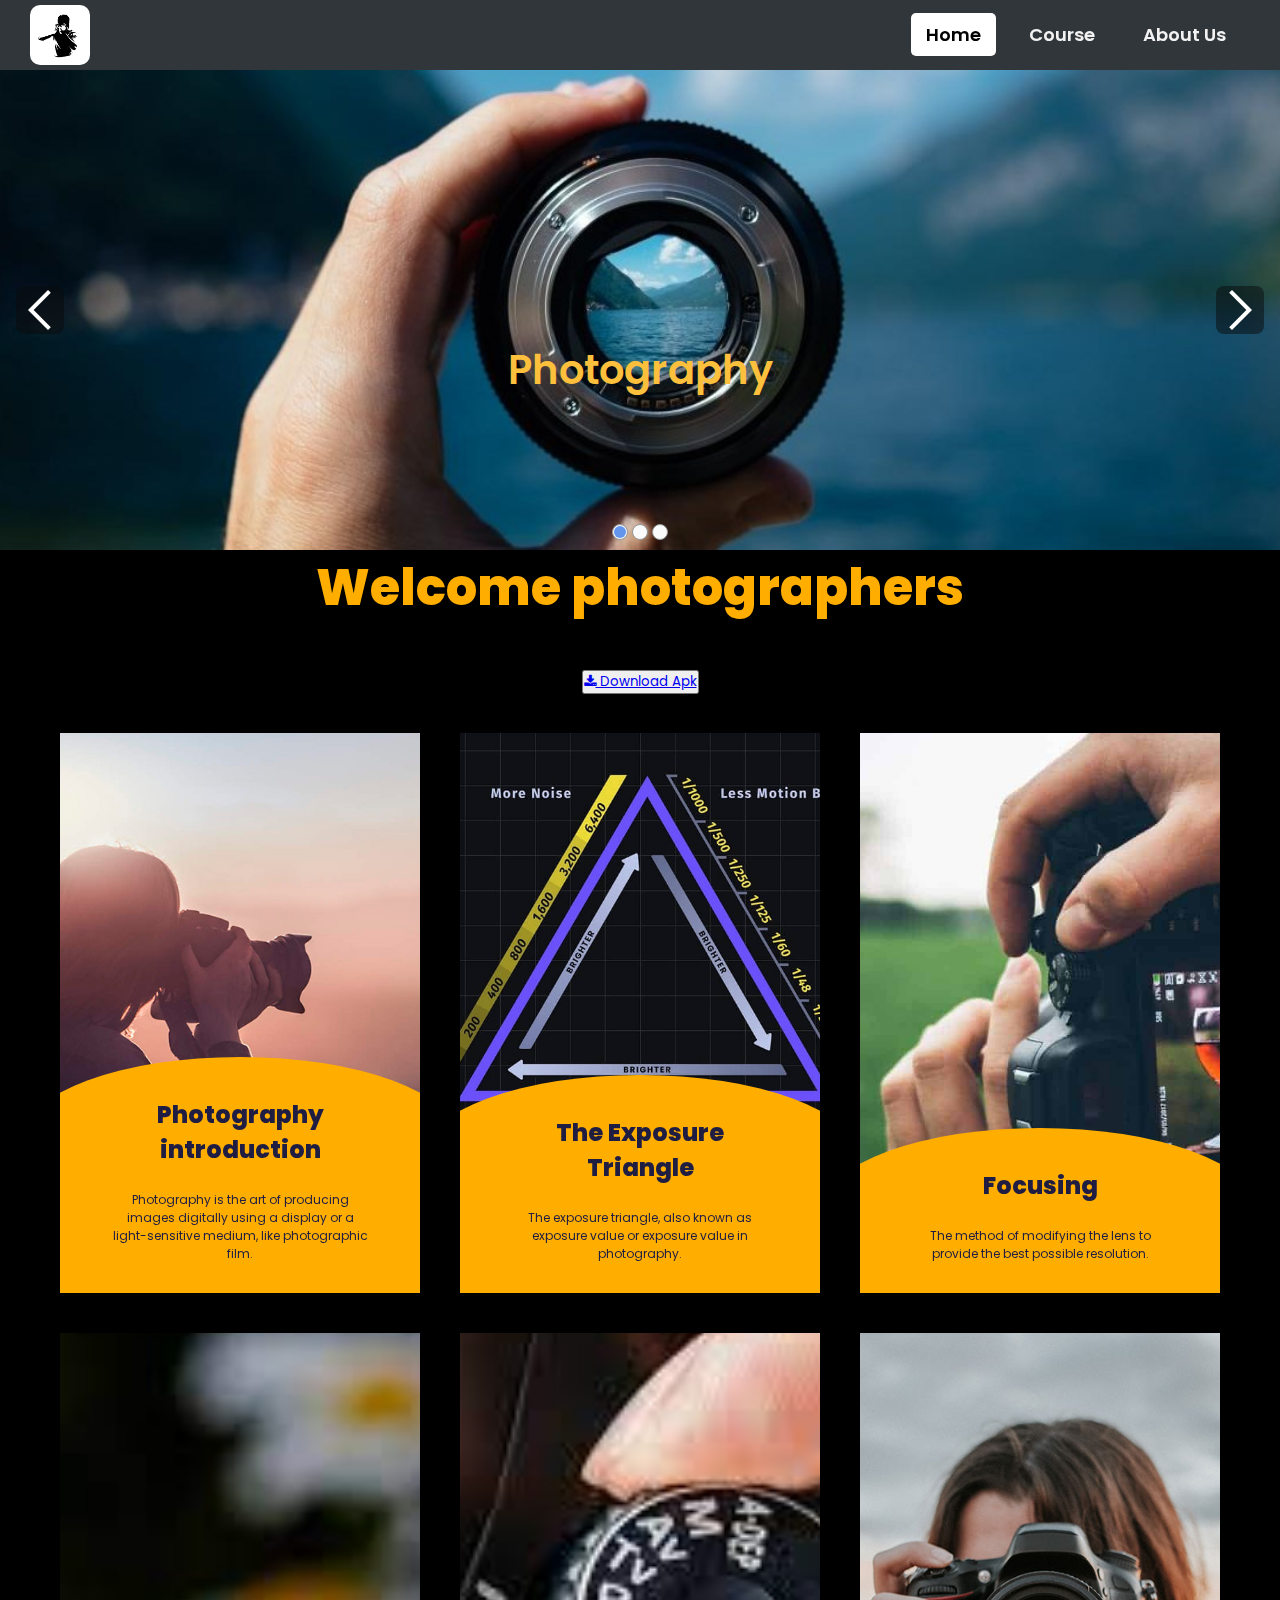
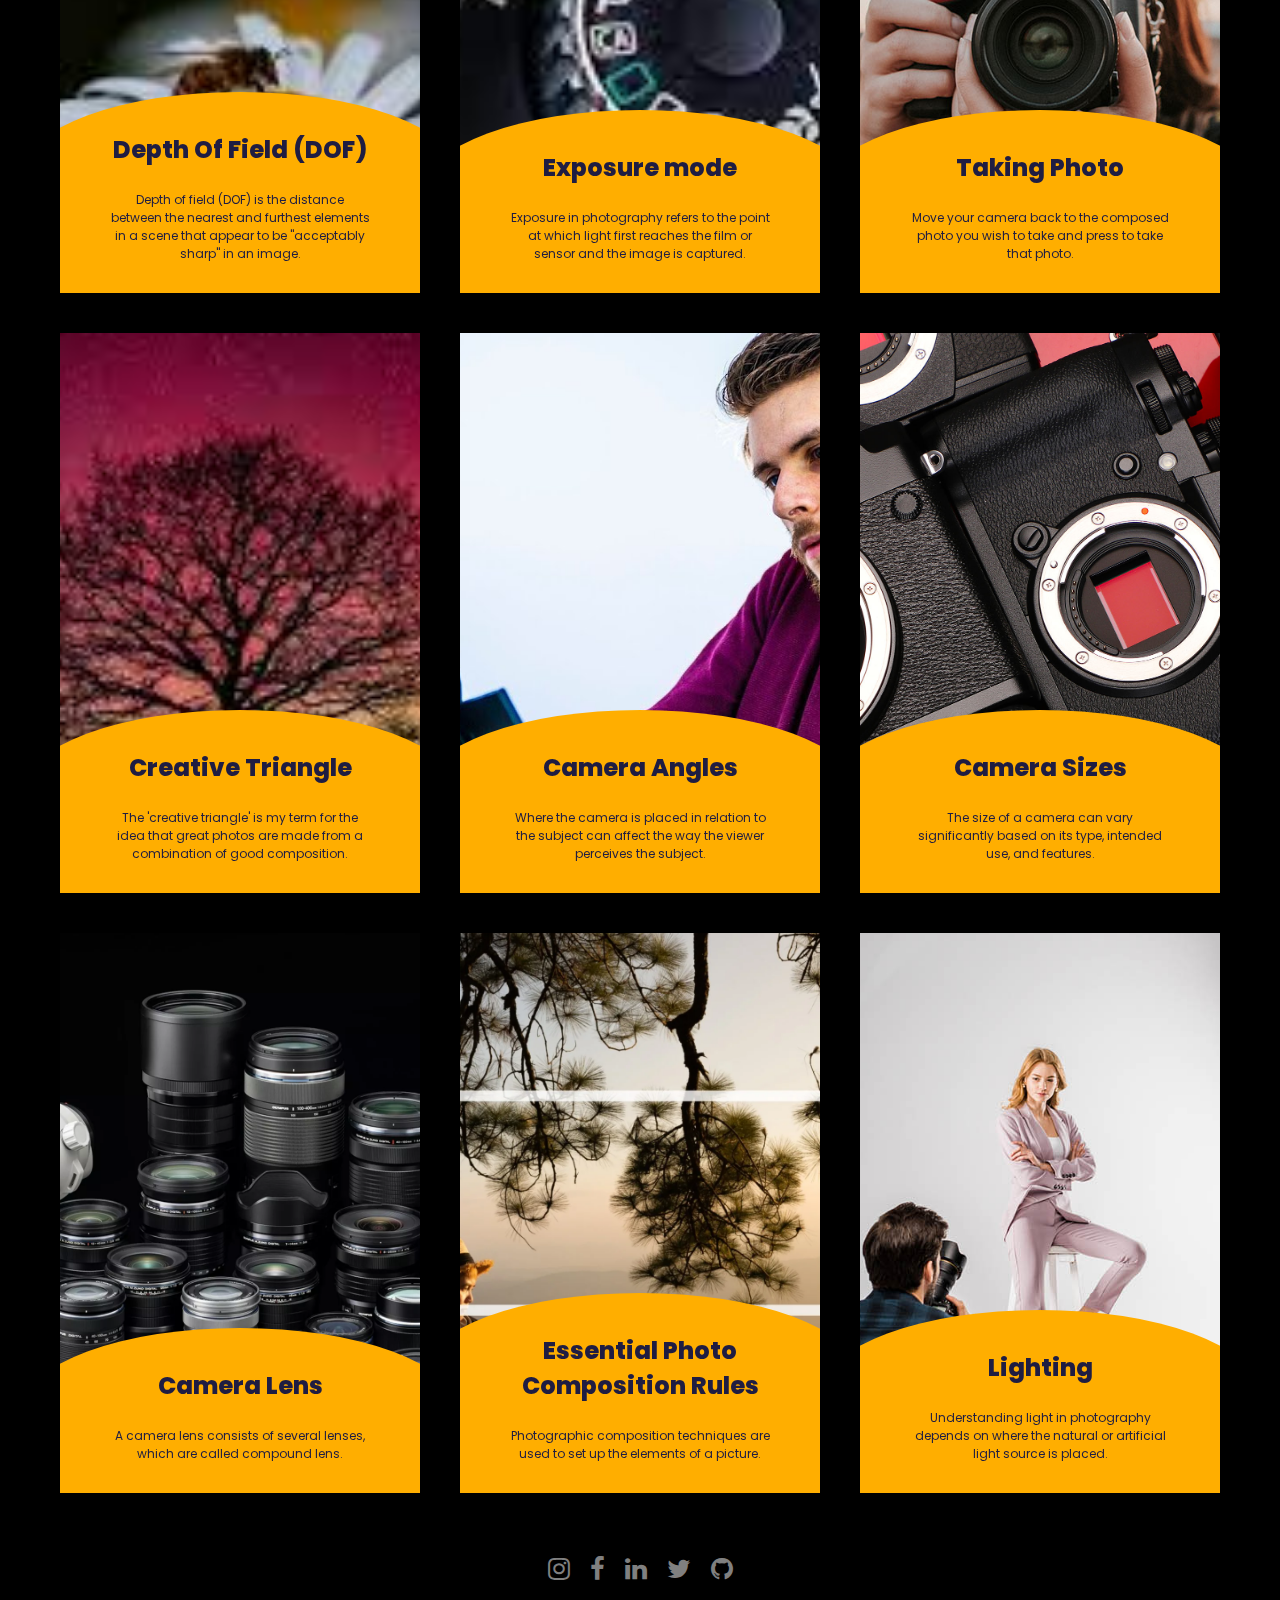
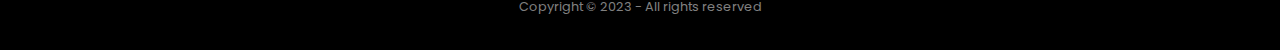
==== commit 33870154: "Update index.html" ====
--- a/index.html
+++ b/index.html
@@ -80,7 +80,7 @@
       You can get complete knowledge about photography here
     </p>
     <br>
-<button class="btn"><i class="fa fa-download"></i> Download Apk</button>
+<a href="https://www.google.com"><button class="btn"><i class="fa fa-download"></i> Download Apk</a></button>
     <br>
     <div class="row">
       <div class="card-hover">
--- a/css/style.css
+++ b/css/style.css
@@ -354,5 +354,5 @@
   .footer .row a i {
     margin: 0% 3%;
   }
-  
-}
+ 
+}
